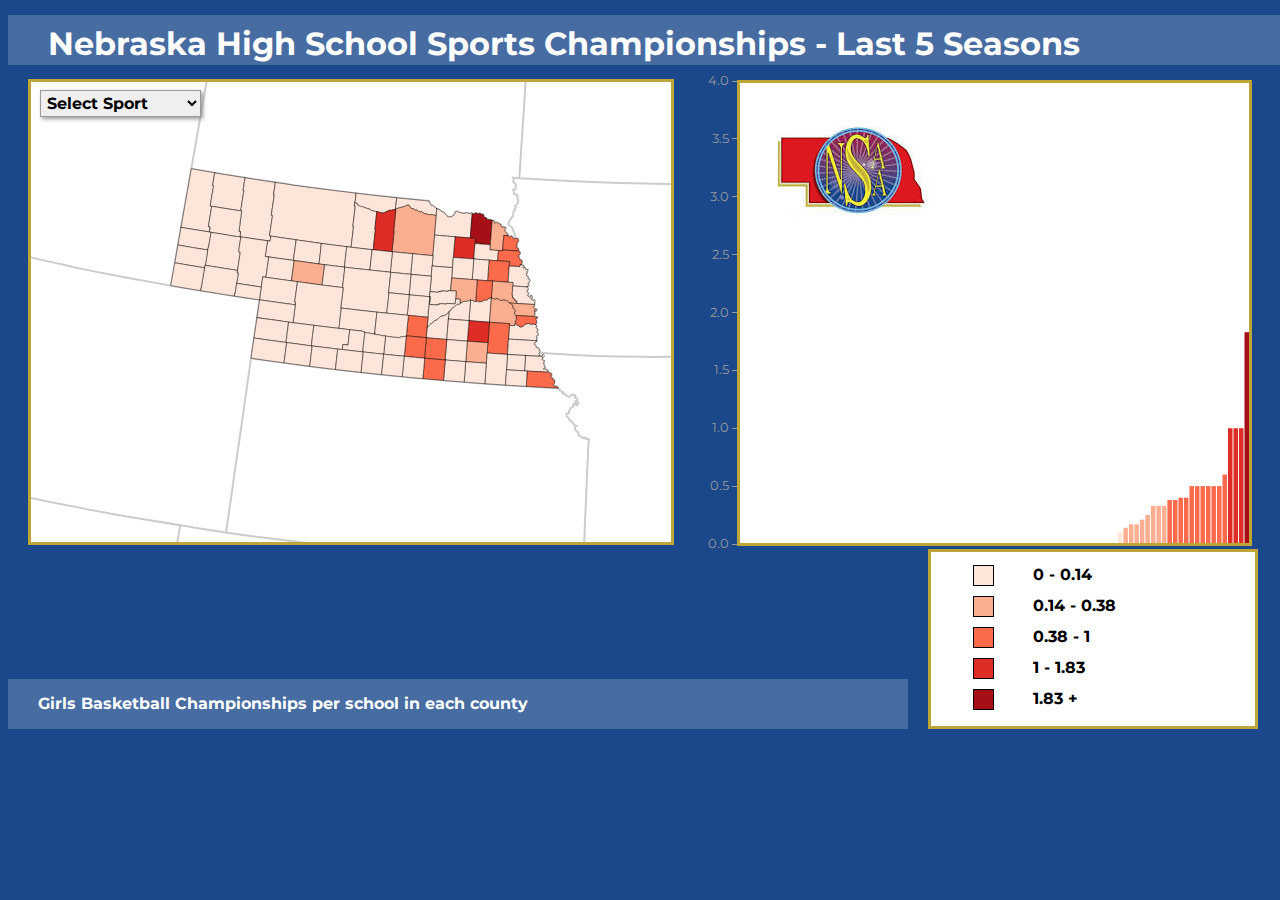
==== d3-coordinated-viz-new/index.html @ 936d0f9a "Added Working Copy of d3-coordinated-viz-new" ====
<!DOCTYPE html>
<html lang="en">
	<head>
		<meta charset="utf-8">
		<meta name="viewport" content="width=device-width">
		<title>D3 demo</title>

		<link rel="stylesheet" href="css/style.css">
		<link href="https://fonts.googleapis.com/css?family=Montserrat:400,400i,800,800i" rel="stylesheet">



	</head>

	<body>









        <script type="text/javascript" src="lib/jquery-3.3.1.js"></script>
        <script type="text/javascript" src="lib/d3.js"></script>
        <script type="text/javascript" src="lib/d3.min.js"></script>
        <script type="text/javascript" src="lib/topojson.js"></script>
        <script type="text/javascript" src="lib/simple-statistics.js"></script>
        <script type="text/javascript" src="lib/simple-statistics.min.js"></script>
        <script type="text/javascript" src="lib/d3-queue.v3.min.js"></script>
		<script type="text/javascript" src="js/main.js"></script>
    </body>
</html>
---- d3-coordinated-viz-new/css/style.css ----
.map {
    border: medium solid #BDA635;
    margin: 10px 0 0 20px;
}

.states {
    fill: #fff;
    stroke: #CCC;
    stroke-width: 2px;
}



.chart {
    float: right;
    margin: 7px 20px 0 0;
}

.chartTitle {
    font-family: 'Montserrat', sans-serif;
    font-size: 1.5em;
    font-weight: extra-bold;
}

.chartBackground {
    fill: #fff;
}

.chartFrame {
    fill: none;
    stroke: #BDA635;
    stroke-width: 3px;
    shape-rendering: crispEdges;
}

.legend{

  top: 30px;
  left: 550px;
  z-index: 10;
  font-family: 'Montserrat', sans-serif;
  font-size: 1em;
  font-weight: bold;
  padding: 12px;
  border: 3px solid #BDA635;
  fill: black;
  shape-rendering: crispEdges;
  background-color: white;
}





.title {
    margin: 7px 20px 0 0;

}

.titleName {
    font-family: 'Montserrat', sans-serif;
    font-size: 1em;
    font-weight: bold;
    fill: white;
    text-align: right

}

.titleBackground {
    fill: rgba(255,255,255,.2);
}

.head {
    margin: 7px 20px 0 0;
}

.headName {
    font-family: 'Montserrat', sans-serif;
    font-size: 2em;
    font-weight: bold;
    fill: white;


}

.headName text{
  text-align: center;
}

.headBackground {
    fill: rgba(255,255,255,.2);
}


.axis path,
.axis line {
    fill: none;
    stroke: #999;
    stroke-width: 1px;
    shape-rendering: crispEdges;
}

.axis text {
    font-family: 'Montserrat', sans-serif;
    font-size: 0.8em;
    fill: #999;
}

.counties {
    stroke: #000;
    stroke-width: 0.5px;
    stroke-linecap: round;
}

.numbers {
    fill: white;
    font-family: 'Montserrat', sans-serif;
}

.dropdown {
    position: absolute;
    top: 90px;
    left: 40px;
    z-index: 10;
    font-family: 'Montserrat', sans-serif;
    font-size: 1em;
    font-weight: bold;
    padding: 2px;
    border: 1px solid #999;
    box-shadow: 2px 2px 4px #999;
}

body{
  background-color: #1A488B;
}

option {
    font-weight: normal;
}

.infolabel {
    position: absolute;
    height: 50px;
    min-width: 100px;
    color: #fff;
    background-color: #DC1720;
    border: solid thin #fff;
    padding: 5px 10px;
    top: -75px;
}

.infolabel h1 {
    margin: 0 20px 0 0;
    padding: 0;
    display: inline-block;
    line-height: 1em;
    font-family: 'Montserrat', sans-serif;
}



li.key {
    border-top-width: 15px;
    border-top-style: solid;
    font-size: .75em;
    width: 10%;
    padding-left: 0;
    padding-right: 0;
}

.labelname{
  font-family: 'Montserrat', sans-serif;
}

h1{
  font-family: 'Montserrat', sans-serif;

}

b{
  font-family: 'Montserrat', sans-serif;

}
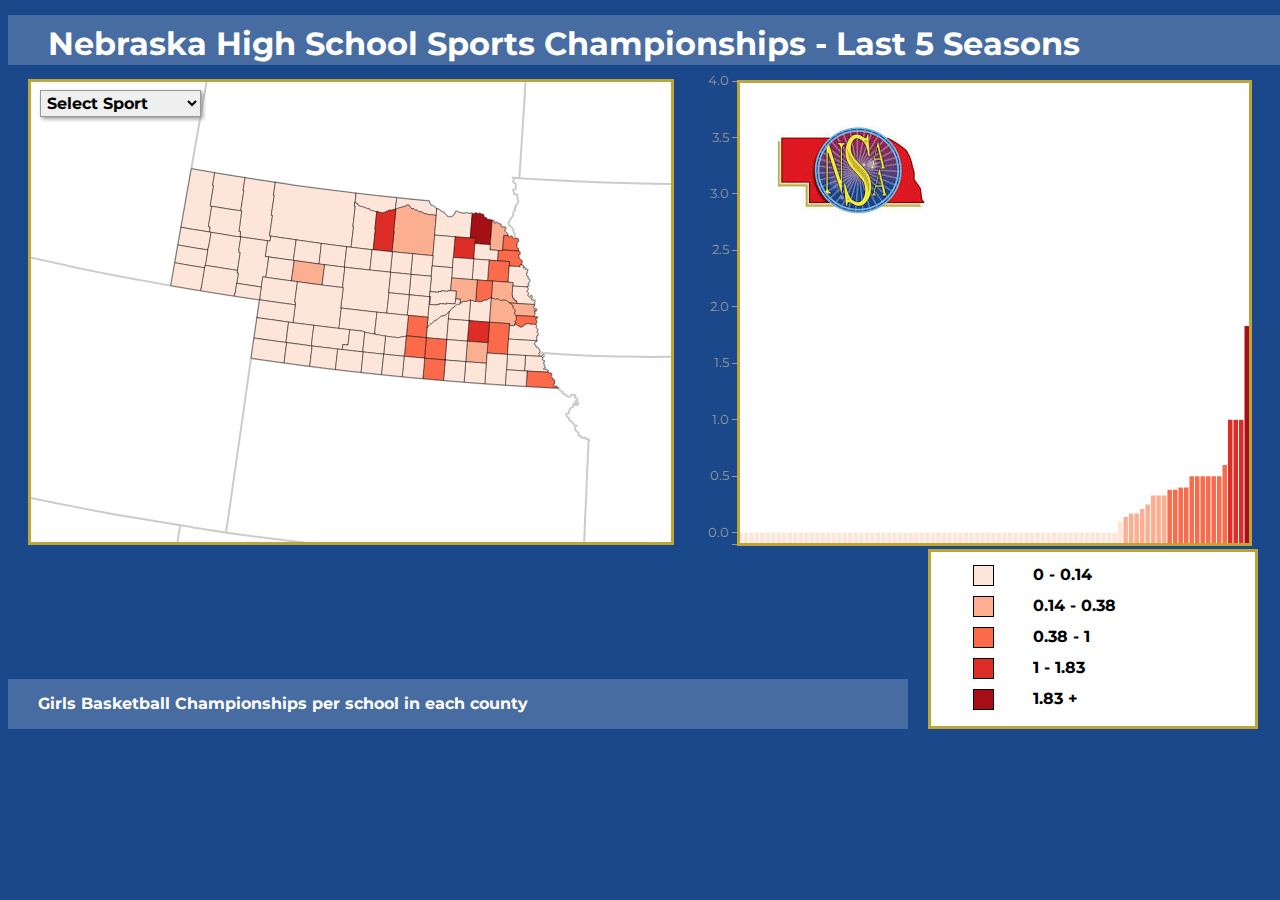
==== commit 856367db: "Complete Changes to D3 Lab" ====
--- a/d3-coordinated-viz-new/index.html
+++ b/d3-coordinated-viz-new/index.html
@@ -3,7 +3,7 @@
 	<head>
 		<meta charset="utf-8">
 		<meta name="viewport" content="width=device-width">
-		<title>D3 demo</title>
+		<title>NSAA Championships by County</title>
 
 		<link rel="stylesheet" href="css/style.css">
 		<link href="https://fonts.googleapis.com/css?family=Montserrat:400,400i,800,800i" rel="stylesheet">
--- a/d3-coordinated-viz-new/css/style.css
+++ b/d3-coordinated-viz-new/css/style.css
@@ -79,8 +79,6 @@
     font-size: 2em;
     font-weight: bold;
     fill: white;
-
-
 }
 
 .headName text{
@@ -174,10 +172,8 @@
 
 h1{
   font-family: 'Montserrat', sans-serif;
-
 }
 
 b{
   font-family: 'Montserrat', sans-serif;
-
 }
